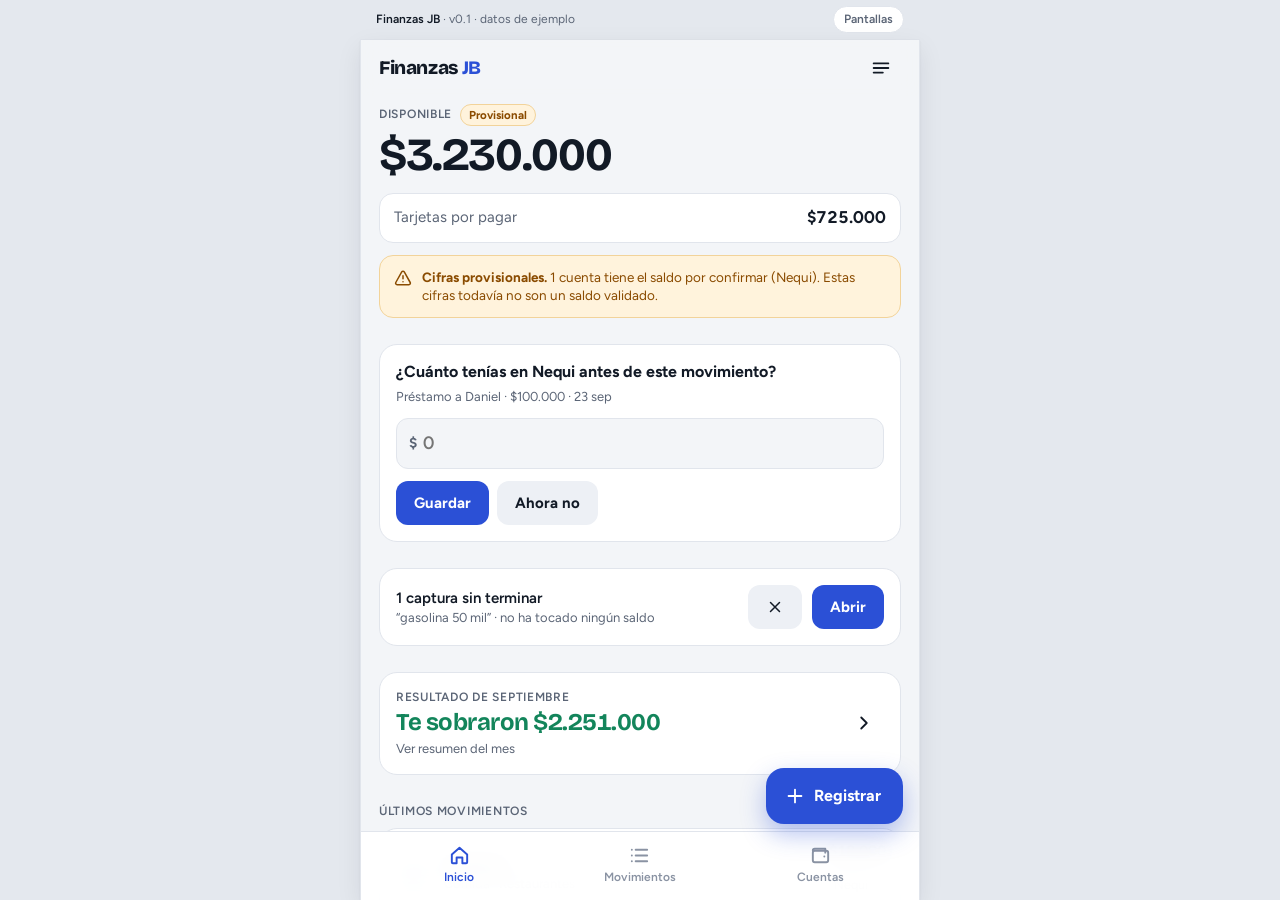
==== index.html @ 56c54c12 "Finanzas JB v0.1: prototipo convertido en PWA desplegable Co-Authored-By: Claude Opus 5.5 (1M contex" ====
<!doctype html>
<html lang="es">
<head>
<meta charset="utf-8">
<meta name="viewport" content="width=device-width,initial-scale=1,viewport-fit=cover">
<title>Finanzas JB</title>
<meta name="description" content="Finanzas personales con registro rápido.">
<meta name="theme-color" content="#F3F5F8" media="(prefers-color-scheme: light)">
<meta name="theme-color" content="#0E1218" media="(prefers-color-scheme: dark)">
<meta name="mobile-web-app-capable" content="yes">
<meta name="apple-mobile-web-app-capable" content="yes">
<meta name="apple-mobile-web-app-title" content="Finanzas JB">
<meta name="apple-mobile-web-app-status-bar-style" content="default">
<link rel="manifest" href="manifest.webmanifest">
<link rel="icon" href="icons/icon.svg" type="image/svg+xml">
<link rel="icon" href="icons/icon-192.png" sizes="192x192" type="image/png">
<link rel="apple-touch-icon" href="icons/apple-touch-icon.png">
<link rel="preconnect" href="https://fonts.googleapis.com">
<link rel="preconnect" href="https://fonts.gstatic.com" crossorigin>
<link rel="stylesheet" href="https://fonts.googleapis.com/css2?family=Bricolage+Grotesque:opsz,wght@12..96,500..800&family=Figtree:wght@400;500;600;700&display=swap">
<link rel="stylesheet" href="css/app.css">
</head>
<body>
<div class="stage">
  <div class="proto"><span><b>Finanzas JB</b> · v0.1 · datos de ejemplo</span><button id="mapBtn" type="button" data-a="map">Pantallas</button></div>
  <div class="device" id="device">
    <div id="host"></div>
    <button class="fab" id="fab" type="button" data-a="sheet" data-m="kbd"></button>
    <nav class="tabbar" id="tabbar"></nav>
    <div id="layer"></div>
    <div id="toastHost"></div>
  </div>
</div>
<script src="js/datos-ejemplo.js"></script>
<script src="js/store.js"></script>
<script src="js/app.js"></script>
<script>
if('serviceWorker' in navigator){
  window.addEventListener('load', ()=>{ navigator.serviceWorker.register('sw.js').catch(()=>{}); });
}
</script>
</body>
</html>
---- css/app.css ----
:root{
  --desk:#E4E8EE;
  --bg:#F3F5F8;
  --surface:#FFFFFF;
  --surface-2:#EDF0F5;
  --ink:#121A26;
  --muted:#5B6576;
  --faint:#8A93A3;
  --line:#E1E5EC;
  --accent:#2B50D6;
  --accent-ink:#FFFFFF;
  --accent-soft:#E6ECFF;
  --pos:#13855B;
  --neg:#B42318;
  --warn:#8A4B00;
  --warn-bg:#FFF3DC;
  --warn-line:#F2D39A;
  --scrim:rgba(18,26,38,.38);
  --shadow:0 1px 2px rgba(18,26,38,.06),0 8px 24px rgba(18,26,38,.08);
  --display:"Bricolage Grotesque","Figtree",system-ui,sans-serif;
  --body:"Figtree",system-ui,-apple-system,"Segoe UI",Roboto,sans-serif;
}
@media (prefers-color-scheme: dark){
  :root:not([data-theme="light"]){
    color-scheme:dark;
    --desk:#080B10;--bg:#0E1218;--surface:#171C24;--surface-2:#1F2530;--ink:#EEF1F6;--muted:#9AA3B2;--faint:#6E7788;--line:#262D38;
    --accent:#7E9BFF;--accent-ink:#0B1020;--accent-soft:#1D2750;--pos:#4CC38A;--neg:#FF7A6E;--warn:#F0B254;--warn-bg:#2B2110;--warn-line:#5A4318;
    --scrim:rgba(0,0,0,.55);--shadow:0 1px 2px rgba(0,0,0,.4),0 8px 24px rgba(0,0,0,.35);
  }
}
:root[data-theme="dark"]{
  color-scheme:dark;
  --desk:#080B10;--bg:#0E1218;--surface:#171C24;--surface-2:#1F2530;--ink:#EEF1F6;--muted:#9AA3B2;--faint:#6E7788;--line:#262D38;
  --accent:#7E9BFF;--accent-ink:#0B1020;--accent-soft:#1D2750;--pos:#4CC38A;--neg:#FF7A6E;--warn:#F0B254;--warn-bg:#2B2110;--warn-line:#5A4318;
  --scrim:rgba(0,0,0,.55);--shadow:0 1px 2px rgba(0,0,0,.4),0 8px 24px rgba(0,0,0,.35);
}
*{box-sizing:border-box}
html,body{height:100%}
body{background:var(--desk);color:var(--ink);font-family:var(--body);font-size:15px;line-height:1.4;-webkit-tap-highlight-color:transparent}
button{font:inherit;color:inherit;background:none;border:0;padding:0;cursor:pointer}
input,select,textarea{font:inherit;color:inherit}
:focus-visible{outline:2px solid var(--accent);outline-offset:2px;border-radius:8px}
.num{font-variant-numeric:tabular-nums}

/* Contenedor de la app: ocupa toda la pantalla en el celular y queda centrado en pantallas grandes */
html,body{margin:0;overscroll-behavior:none}
body{background:var(--bg)}
.stage{height:100vh;height:100dvh;display:flex;flex-direction:column;align-items:center;padding-top:env(safe-area-inset-top,0px);background:var(--bg)}
.proto{width:100%;max-width:560px;display:flex;align-items:center;justify-content:space-between;gap:8px;padding:6px 16px;font-size:12px;color:var(--muted);background:var(--bg);border-bottom:1px solid var(--line)}
.proto b{color:var(--ink);font-weight:600}
.proto button{padding:4px 10px;border-radius:999px;border:1px solid var(--line);background:var(--surface);font-size:12px;font-weight:600}
.device{position:relative;width:100%;max-width:560px;flex:1;min-height:0;overflow:hidden;background:var(--bg)}
@media (min-width:600px){
  body,.stage{background:var(--desk)}
  .proto{background:transparent}
  .device{border-left:1px solid var(--line);border-right:1px solid var(--line);box-shadow:var(--shadow)}
}

.screen{position:absolute;inset:0;overflow-y:auto;overscroll-behavior:contain;padding:0 18px 120px}
.screen.no-tabs{padding-bottom:40px}
.topbar{position:sticky;top:0;z-index:5;display:flex;align-items:center;gap:10px;min-height:56px;margin:0 -18px;padding:8px 12px;background:color-mix(in srgb,var(--bg) 88%,transparent);backdrop-filter:blur(10px);-webkit-backdrop-filter:blur(10px)}
.topbar h1{font-family:var(--display);font-size:20px;font-weight:700;margin:0;flex:1;letter-spacing:-.01em}
.topbar.plain{padding-inline:18px}
.iconbtn{width:40px;height:40px;border-radius:12px;display:grid;place-items:center;flex:none}
.iconbtn:hover{background:var(--surface-2)}
.iconbtn svg{width:22px;height:22px}
.wordmark{font-family:var(--display);font-weight:800;font-size:19px;letter-spacing:-.02em;flex:1}
.wordmark span{color:var(--accent)}

.label{font-size:12px;font-weight:600;letter-spacing:.06em;text-transform:uppercase;color:var(--muted)}
.section{margin-top:26px}
.section-head{display:flex;justify-content:space-between;align-items:baseline;margin-bottom:8px}
.section-head .link{font-size:14px;font-weight:600;color:var(--accent)}
.muted{color:var(--muted)}
.small{font-size:13px}

/* Inicio */
.hero{padding-top:8px}
.hero-tap{display:block;text-align:left;width:100%}
.big{font-family:var(--display);font-weight:700;font-size:46px;line-height:1.02;letter-spacing:-.03em;margin:6px 0 2px}
.big small{font-size:.5em;font-weight:600;vertical-align:.55em;margin-right:2px;color:var(--muted)}
.debt-row{display:flex;justify-content:space-between;align-items:center;margin-top:12px;padding:12px 14px;border-radius:14px;background:var(--surface);border:1px solid var(--line)}
.debt-row .v{font-weight:700;font-size:17px}
.warn{display:flex;gap:10px;align-items:flex-start;margin-top:12px;padding:12px 14px;border-radius:14px;background:var(--warn-bg);border:1px solid var(--warn-line);color:var(--warn);font-size:13.5px}
.warn svg{flex:none;width:18px;height:18px;margin-top:1px}
.warn b{font-weight:700}
.chip-prov{display:inline-flex;align-items:center;gap:4px;padding:2px 8px;border-radius:999px;background:var(--warn-bg);color:var(--warn);font-size:11.5px;font-weight:700;border:1px solid var(--warn-line);white-space:nowrap}
.card{background:var(--surface);border:1px solid var(--line);border-radius:18px;padding:16px}
.ask h3{margin:0 0 4px;font-size:16px;font-weight:700}
.ask .ctx{font-size:13px;color:var(--muted);margin-bottom:12px}
.amount-input{display:flex;align-items:center;gap:6px;border:1.5px solid var(--line);border-radius:12px;padding:0 12px;background:var(--bg)}
.amount-input span{font-weight:700;color:var(--muted)}
.amount-input input{border:0;background:transparent;padding:12px 0;width:100%;font-size:18px;font-weight:600;outline:none;font-variant-numeric:tabular-nums}
.amount-input:focus-within{border-color:var(--accent)}
.row-btns{display:flex;gap:8px;margin-top:12px;flex-wrap:wrap}
.btn{display:inline-flex;align-items:center;justify-content:center;gap:6px;min-height:44px;padding:0 18px;border-radius:12px;font-weight:700;font-size:15px}
.btn.primary{background:var(--accent);color:var(--accent-ink)}
.btn.quiet{background:var(--surface-2)}
.btn.danger{background:color-mix(in srgb,var(--neg) 14%,transparent);color:var(--neg)}
.btn.block{width:100%}
.btn svg{width:18px;height:18px}
.result-tap{display:flex;align-items:center;justify-content:space-between;width:100%;text-align:left}
.result-tap .v{font-family:var(--display);font-size:24px;font-weight:700;letter-spacing:-.02em}
.pos{color:var(--pos)}.neg{color:var(--neg)}
.pend{display:flex;align-items:center;gap:10px}
.pend .q{flex:1;min-width:0}
.pend .q div:first-child{font-weight:600}

/* Listas de movimientos */
.list{background:var(--surface);border:1px solid var(--line);border-radius:18px;overflow:hidden}
.mv{display:flex;align-items:center;gap:12px;width:100%;padding:12px 14px;text-align:left;border-top:1px solid var(--line)}
.mv:first-child{border-top:0}
.mv:hover{background:var(--surface-2)}
.mv .ic{width:38px;height:38px;border-radius:12px;display:grid;place-items:center;flex:none;background:var(--surface-2);color:var(--muted)}
.mv .ic svg{width:19px;height:19px}
.mv .ic.in{color:var(--pos);background:color-mix(in srgb,var(--pos) 12%,transparent)}
.mv .ic.tr{color:var(--accent);background:var(--accent-soft)}
.mv .t{flex:1;min-width:0}
.mv .t .d{font-weight:600;white-space:nowrap;overflow:hidden;text-overflow:ellipsis}
.mv .t .s{font-size:13px;color:var(--muted);white-space:nowrap;overflow:hidden;text-overflow:ellipsis}
.mv .a{text-align:right;flex:none}
.mv .a .m{font-weight:700;font-variant-numeric:tabular-nums}
.mv .a .acc{font-size:12.5px;color:var(--muted)}
.badges{display:flex;gap:4px;margin-top:3px;flex-wrap:wrap}
.badge{font-size:11px;font-weight:700;padding:1px 7px;border-radius:999px;background:var(--surface-2);color:var(--muted);white-space:nowrap}
.badge.unc{background:var(--warn-bg);color:var(--warn)}
.badge.ref{background:color-mix(in srgb,var(--pos) 13%,transparent);color:var(--pos)}
.badge.adj{background:var(--accent-soft);color:var(--accent)}
.day{margin:20px 2px 8px;display:flex;justify-content:space-between;font-size:13px;font-weight:700;color:var(--muted)}
.day:first-of-type{margin-top:8px}

.monthsel{display:flex;align-items:center;justify-content:space-between;background:var(--surface);border:1px solid var(--line);border-radius:14px;padding:4px}
.monthsel b{font-family:var(--display);font-size:17px;font-weight:700}
.monthsel .iconbtn:disabled{opacity:.3;cursor:default}
.filters{display:flex;gap:8px;margin-top:10px;overflow-x:auto;padding-bottom:2px}
.fsel{appearance:none;-webkit-appearance:none;border:1px solid var(--line);background:var(--surface);border-radius:999px;padding:7px 28px 7px 12px;font-size:13px;font-weight:600;background-image:linear-gradient(45deg,transparent 50%,var(--muted) 50%),linear-gradient(135deg,var(--muted) 50%,transparent 50%);background-position:calc(100% - 15px) 52%,calc(100% - 10px) 52%;background-size:5px 5px;background-repeat:no-repeat}
.fsel.on{border-color:var(--accent);color:var(--accent);background-color:var(--accent-soft)}
.fchip{display:inline-flex;align-items:center;gap:6px;padding:7px 10px 7px 12px;border-radius:999px;background:var(--accent-soft);color:var(--accent);font-size:13px;font-weight:700;white-space:nowrap}
.fchip svg{width:14px;height:14px}
.empty{padding:40px 16px;text-align:center;color:var(--muted)}
.empty b{display:block;color:var(--ink);font-size:16px;margin-bottom:4px}

/* Tab bar y registrar */
.tabbar{position:absolute;left:0;right:0;bottom:0;z-index:20;display:grid;grid-template-columns:repeat(3,1fr);background:color-mix(in srgb,var(--surface) 94%,transparent);backdrop-filter:blur(12px);-webkit-backdrop-filter:blur(12px);border-top:1px solid var(--line);padding:6px 8px calc(8px + env(safe-area-inset-bottom,0px))}
.tab{display:flex;flex-direction:column;align-items:center;gap:2px;padding:6px 0;font-size:12px;font-weight:600;color:var(--faint);border-radius:12px}
.tab svg{width:23px;height:23px}
.tab.on{color:var(--accent)}
.fab{position:absolute;right:16px;bottom:calc(76px + env(safe-area-inset-bottom,0px));z-index:21;display:flex;align-items:center;gap:8px;height:56px;padding:0 22px 0 18px;border-radius:18px;background:var(--accent);color:var(--accent-ink);font-weight:700;font-size:16px;box-shadow:0 10px 24px color-mix(in srgb,var(--accent) 35%,transparent)}
.fab svg{width:22px;height:22px}

/* Hoja */
.layer{position:absolute;inset:0;z-index:40;display:flex;flex-direction:column;justify-content:flex-end}
.scrim{position:absolute;inset:0;background:var(--scrim);backdrop-filter:blur(3px);-webkit-backdrop-filter:blur(3px);animation:fade .2s ease}
.sheet{position:relative;background:var(--surface);border-radius:26px 26px 0 0;max-height:92%;overflow-y:auto;padding:8px 18px calc(20px + env(safe-area-inset-bottom,0px));animation:up .26s cubic-bezier(.2,.8,.2,1);box-shadow:0 -10px 40px rgba(0,0,0,.15)}
@keyframes up{from{transform:translateY(40%);opacity:.4}to{transform:none;opacity:1}}
@keyframes fade{from{opacity:0}}
@media (prefers-reduced-motion:reduce){.sheet,.scrim{animation:none}.wave i{animation:none!important}}
.grab{width:40px;height:5px;border-radius:9px;background:var(--line);margin:0 auto 6px}
.sheet-head{display:flex;align-items:center;justify-content:space-between;margin-bottom:8px}
.sheet-head .label{margin:0}
.phrase{display:flex;align-items:flex-start;gap:8px;padding:12px 14px;border-radius:14px;background:var(--surface-2);font-size:15px}
.phrase svg{width:18px;height:18px;flex:none;margin-top:2px;color:var(--muted)}
.phrase q{quotes:"“" "”"}
.kind{display:inline-flex;align-items:center;gap:6px;margin-top:16px;padding:4px 10px;border-radius:999px;font-size:12px;font-weight:800;letter-spacing:.06em}
.kind.g{background:var(--surface-2);color:var(--ink)}
.kind.i{background:color-mix(in srgb,var(--pos) 13%,transparent);color:var(--pos)}
.kind.t{background:var(--accent-soft);color:var(--accent)}
.kind.a{background:var(--warn-bg);color:var(--warn)}
.sheet .amt{display:block;text-align:left;font-family:var(--display);font-size:50px;font-weight:700;letter-spacing:-.03em;line-height:1.05;margin:6px 0 10px}
.fields{display:grid;grid-template-columns:1fr 1fr;gap:8px}
.field{display:block;text-align:left;padding:10px 12px;border-radius:12px;border:1px solid var(--line);min-width:0}
.field:hover{border-color:var(--faint)}
.field.wide{grid-column:1/-1}
.field .k{font-size:12px;color:var(--muted);font-weight:600;display:flex;align-items:center;gap:6px}
.field .v{font-weight:700;margin-top:2px;overflow:hidden;text-overflow:ellipsis}
.dot{width:7px;height:7px;border-radius:50%;background:var(--warn);display:inline-block}
.conseq{margin-top:12px;padding:12px 14px;border-radius:14px;border:1px dashed var(--line);font-size:14px;display:grid;gap:6px}
.conseq .l{display:flex;gap:8px;align-items:flex-start}
.conseq svg{width:17px;height:17px;flex:none;margin-top:1px;color:var(--muted)}
.question{margin-top:14px;padding:14px;border-radius:14px;background:var(--accent-soft)}
.question p{margin:0 0 10px;font-weight:700}
.opts{display:flex;flex-wrap:wrap;gap:8px}
.opt{padding:9px 14px;border-radius:999px;border:1.5px solid var(--line);background:var(--surface);font-weight:600;font-size:14px}
.opt.on{border-color:var(--accent);color:var(--accent);background:var(--accent-soft)}
.picker{margin-top:12px;padding:12px;border-radius:14px;background:var(--surface-2)}
.picker .label{display:block;margin-bottom:8px}
.sheet-actions{display:grid;grid-template-columns:1fr 2fr;gap:10px;margin-top:16px}
.done{text-align:center;padding:18px 0 6px}
.done .ok{width:64px;height:64px;border-radius:50%;margin:0 auto 12px;display:grid;place-items:center;background:color-mix(in srgb,var(--pos) 15%,transparent);color:var(--pos)}
.done .ok svg{width:32px;height:32px}
.done h3{font-family:var(--display);font-size:24px;margin:0 0 4px}
.timer{height:4px;border-radius:9px;background:var(--surface-2);overflow:hidden;margin:16px 0 4px}
.timer i{display:block;height:100%;background:var(--accent);animation:shrink 3s linear forwards}
@keyframes shrink{from{width:100%}to{width:0}}
.wave{display:flex;gap:5px;align-items:center;justify-content:center;height:70px;margin:10px 0}
.wave i{width:6px;border-radius:9px;background:var(--accent);animation:w 1s ease-in-out infinite}
.wave i:nth-child(2){animation-delay:.1s}.wave i:nth-child(3){animation-delay:.2s}.wave i:nth-child(4){animation-delay:.3s}.wave i:nth-child(5){animation-delay:.4s}
@keyframes w{0%,100%{height:14px}50%{height:54px}}
textarea.ta{width:100%;min-height:84px;resize:none;border:1.5px solid var(--line);border-radius:14px;padding:12px 14px;background:var(--bg);font-size:17px;outline:none}
textarea.ta:focus{border-color:var(--accent)}
.note{font-size:12.5px;color:var(--muted);margin-top:8px}

/* Detalles */
.detail-hero{padding:6px 0 4px}
.detail-hero .big{font-size:40px}
.kv{background:var(--surface);border:1px solid var(--line);border-radius:18px}
.kv .r{display:flex;justify-content:space-between;gap:12px;padding:12px 14px;border-top:1px solid var(--line)}
.kv .r:first-child{border-top:0}
.kv .r .k{color:var(--muted)}
.kv .r .v{font-weight:600;text-align:right}
.kv .r.tot{font-weight:700}
.kv .r.tot .k{color:var(--ink)}
.effect{margin-top:14px;padding:14px;border-radius:14px;background:var(--accent-soft);color:var(--ink);font-size:14.5px;display:flex;gap:10px}
.effect svg{width:18px;height:18px;flex:none;color:var(--accent);margin-top:1px}
.linkrow{display:flex;align-items:center;gap:10px;width:100%;padding:12px 14px;border-radius:14px;border:1px solid var(--line);background:var(--surface);text-align:left;margin-top:10px}
.linkrow .t{flex:1}
.linkrow .t div:last-child{font-size:13px;color:var(--muted)}
.linkrow svg{width:18px;height:18px;color:var(--muted);flex:none}
.actions{display:grid;gap:8px;margin-top:22px}
.actbtn{display:flex;align-items:center;gap:12px;width:100%;padding:14px;border-radius:14px;background:var(--surface);border:1px solid var(--line);font-weight:600;text-align:left}
.actbtn svg{width:20px;height:20px;color:var(--muted);flex:none}
.actbtn.danger{color:var(--neg)}.actbtn.danger svg{color:var(--neg)}
.actbtn .sub{display:block;font-weight:500;font-size:13px;color:var(--muted)}
.confirm{margin-top:8px;padding:14px;border-radius:14px;border:1.5px solid var(--neg);background:var(--surface)}
.confirm p{margin:0 0 4px;font-weight:700}

/* Cuentas */
.patri{display:flex;justify-content:space-between;align-items:center;padding:10px 2px 2px;color:var(--muted);font-size:14px}
.patri b{color:var(--ink);font-size:15px}
.grp{margin-top:22px}
.grp-head{display:flex;flex-direction:column;gap:2px;margin:0 2px 8px}
.grp-head .label{color:var(--ink)}
.grp-head .sub{font-size:13px;color:var(--muted);font-weight:600}
.acc{display:flex;align-items:center;gap:12px;width:100%;padding:13px 14px;border-top:1px solid var(--line);text-align:left}
.acc:first-child{border-top:0}
.acc:hover{background:var(--surface-2)}
.acc .n{flex:1;min-width:0}
.acc .n div:first-child{font-weight:600}
.acc .w{font-size:12.5px;color:var(--muted)}
.acc .m{font-weight:700;font-variant-numeric:tabular-nums;text-align:right}
.acc .av{width:36px;height:36px;border-radius:50%;display:grid;place-items:center;background:var(--surface-2);font-weight:700;font-size:14px;color:var(--muted);flex:none}
.newacc{display:flex;align-items:center;justify-content:center;gap:8px;width:100%;margin-top:22px;padding:14px;border-radius:14px;border:1.5px dashed var(--line);font-weight:700;color:var(--accent)}
.newacc svg{width:18px;height:18px}

/* Formularios */
.fgroup{margin-top:18px}
.fgroup > .label{display:block;margin-bottom:8px}
.tinput{width:100%;border:1.5px solid var(--line);border-radius:12px;padding:12px 14px;background:var(--surface);font-size:17px;outline:none}
.tinput:focus{border-color:var(--accent)}
.hint{font-size:12.5px;color:var(--muted);margin-top:6px}
.seg{display:grid;grid-template-columns:1fr 1fr;gap:8px}
.seg .opt{border-radius:12px;text-align:left;padding:10px 12px}
.seg .opt small{display:block;font-weight:500;color:var(--muted);font-size:12px}
.nosabe{display:flex;align-items:center;gap:8px;margin-top:10px;font-weight:600;font-size:14px}
.nosabe input{width:18px;height:18px;accent-color:var(--accent)}

/* Primer uso */
.pu{padding-top:24px}
.steps{display:flex;gap:6px;margin-bottom:22px}
.steps i{flex:1;height:4px;border-radius:9px;background:var(--line)}
.steps i.on{background:var(--accent)}
.pu h2{font-family:var(--display);font-size:30px;line-height:1.1;letter-spacing:-.02em;margin:0 0 6px;text-wrap:balance}
.pu p.lead{color:var(--muted);margin:0 0 18px}
.pick{display:flex;align-items:center;gap:12px;width:100%;padding:13px 14px;border-radius:14px;border:1.5px solid var(--line);background:var(--surface);text-align:left;margin-bottom:8px}
.pick.on{border-color:var(--accent);background:var(--accent-soft)}
.pick .n{flex:1}
.pick .n div:last-child{font-size:12.5px;color:var(--muted)}
.check{width:22px;height:22px;border-radius:7px;border:1.5px solid var(--line);display:grid;place-items:center;flex:none;background:var(--surface)}
.pick.on .check{background:var(--accent);border-color:var(--accent);color:var(--accent-ink)}
.check svg{width:14px;height:14px}
.pu-amt{margin-bottom:14px}
.pu-amt .top{display:flex;justify-content:space-between;align-items:baseline;margin-bottom:6px}
.pu-foot{position:sticky;bottom:0;margin:24px -18px 0;padding:12px 18px calc(12px + env(safe-area-inset-bottom,0px));background:linear-gradient(to top,var(--bg) 70%,transparent);display:grid;gap:8px}

/* Widget / pantalla del teléfono */
.home{position:absolute;inset:0;background:
  radial-gradient(120% 70% at 10% 0%,#3D5A73 0%,transparent 60%),
  radial-gradient(90% 60% at 100% 100%,#6B4F3A 0%,transparent 60%),
  linear-gradient(160deg,#1C2733,#2A2F36 60%,#1B1F25);color:#F4F6FA;padding:18px 18px 30px;display:flex;flex-direction:column}
.home .clock{font-family:var(--display);font-size:64px;font-weight:600;letter-spacing:-.03em;margin-top:28px;line-height:1}
.home .date{opacity:.8;margin-top:4px}
.wdg{margin-top:34px;padding:14px;border-radius:26px;background:rgba(255,255,255,.14);backdrop-filter:blur(18px);-webkit-backdrop-filter:blur(18px);border:1px solid rgba(255,255,255,.18)}
.wdg-row{display:grid;grid-template-columns:1fr auto;gap:10px}
.wdg-rec{display:flex;align-items:center;justify-content:center;gap:10px;height:62px;border-radius:18px;background:#F4F6FA;color:#121A26;font-weight:800;font-size:18px}
.wdg-rec svg{width:24px;height:24px;color:#2B50D6}
.wdg-kbd{width:62px;height:62px;border-radius:18px;background:rgba(255,255,255,.2);display:grid;place-items:center;color:#fff}
.wdg-kbd svg{width:24px;height:24px}
.wdg-pend{display:flex;align-items:center;gap:8px;margin-top:10px;padding:8px 12px;border-radius:12px;background:rgba(255,196,90,.2);color:#FFE3AE;font-size:13.5px;font-weight:600;width:100%;text-align:left}
.wdg-pend svg{width:16px;height:16px}
.wdg-name{font-size:12px;opacity:.75;margin-top:8px;text-align:center}
.apps{margin-top:auto;display:grid;grid-template-columns:repeat(4,1fr);gap:18px 10px;text-align:center;font-size:11.5px}
.app i{display:block;width:54px;height:54px;border-radius:17px;margin:0 auto 6px;background:rgba(255,255,255,.16)}
.app.fjb i{background:#2B50D6;display:grid;place-items:center;font-family:var(--display);font-weight:800;font-size:19px;font-style:normal;color:#fff}
.dock-note{font-size:12px;opacity:.7;text-align:center;margin-top:18px}

/* Resumen */
.res-hero{text-align:left;padding:16px;border-radius:20px;background:var(--surface);border:1px solid var(--line);margin-top:12px}
.res-hero .big{font-size:40px}
.two{display:grid;grid-template-columns:1fr 1fr;gap:10px;margin-top:14px}
.two div{padding:10px 12px;border-radius:12px;background:var(--surface-2)}
.two .v{font-weight:700;font-size:17px;margin-top:2px;font-variant-numeric:tabular-nums}
.cat{display:block;width:100%;text-align:left;padding:12px 14px;border-top:1px solid var(--line)}
.cat:first-child{border-top:0}
.cat:hover{background:var(--surface-2)}
.cat .top{display:flex;justify-content:space-between;gap:10px;font-weight:600}
.cat .top .m{font-variant-numeric:tabular-nums}
.bar{height:6px;border-radius:9px;background:var(--surface-2);margin-top:8px;overflow:hidden}
.bar i{display:block;height:100%;border-radius:9px;background:var(--accent)}
.subs{margin-top:6px;display:grid;gap:2px;font-size:13px;color:var(--muted)}
.subs div{display:flex;justify-content:space-between}
.cat .note{margin-top:4px}
.notcount{margin-top:22px;padding:16px;border-radius:18px;background:var(--surface-2)}
.notcount h3{margin:0 0 6px;font-size:15px}
.notcount p{margin:0 0 10px;color:var(--muted);font-size:14px}
.notcount .r{display:flex;justify-content:space-between;font-size:14px;padding:4px 0}

/* Menú */
.menu-sec{margin-top:22px}
.menu-sec h2{font-size:17px;margin:0 0 4px}
.menu-sec p{margin:0 0 10px;color:var(--muted);font-size:13.5px}
.radio{display:flex;align-items:center;gap:12px;width:100%;padding:13px 14px;border-top:1px solid var(--line);text-align:left}
.radio:first-child{border-top:0}
.radio .dotr{width:20px;height:20px;border-radius:50%;border:2px solid var(--line);flex:none}
.radio.on .dotr{border:6px solid var(--accent)}
.radio .n{flex:1;font-weight:600}
.catlist .c{padding:12px 14px;border-top:1px solid var(--line)}
.catlist .c:first-child{border-top:0}
.catlist .c div:first-child{font-weight:600}
.catlist .c div:last-child{font-size:13px;color:var(--muted)}

.toast{position:absolute;left:50%;bottom:150px;transform:translateX(-50%);z-index:60;background:var(--ink);color:var(--bg);padding:10px 16px;border-radius:12px;font-size:14px;font-weight:600;box-shadow:var(--shadow);max-width:88%;text-align:center;animation:fade .2s ease}

.mapbox{position:absolute;inset:0;z-index:80;background:var(--scrim);display:flex;align-items:flex-end}
.mapbox .sheet{width:100%}
.mapbox ol{margin:6px 0 0;padding:0;list-style:none;display:grid;gap:6px;counter-reset:s}
.mapbox li button{display:flex;gap:12px;align-items:center;width:100%;padding:11px 12px;border-radius:12px;background:var(--surface-2);text-align:left;font-weight:600}
.mapbox li button span{font-variant-numeric:tabular-nums;color:var(--muted);width:20px}
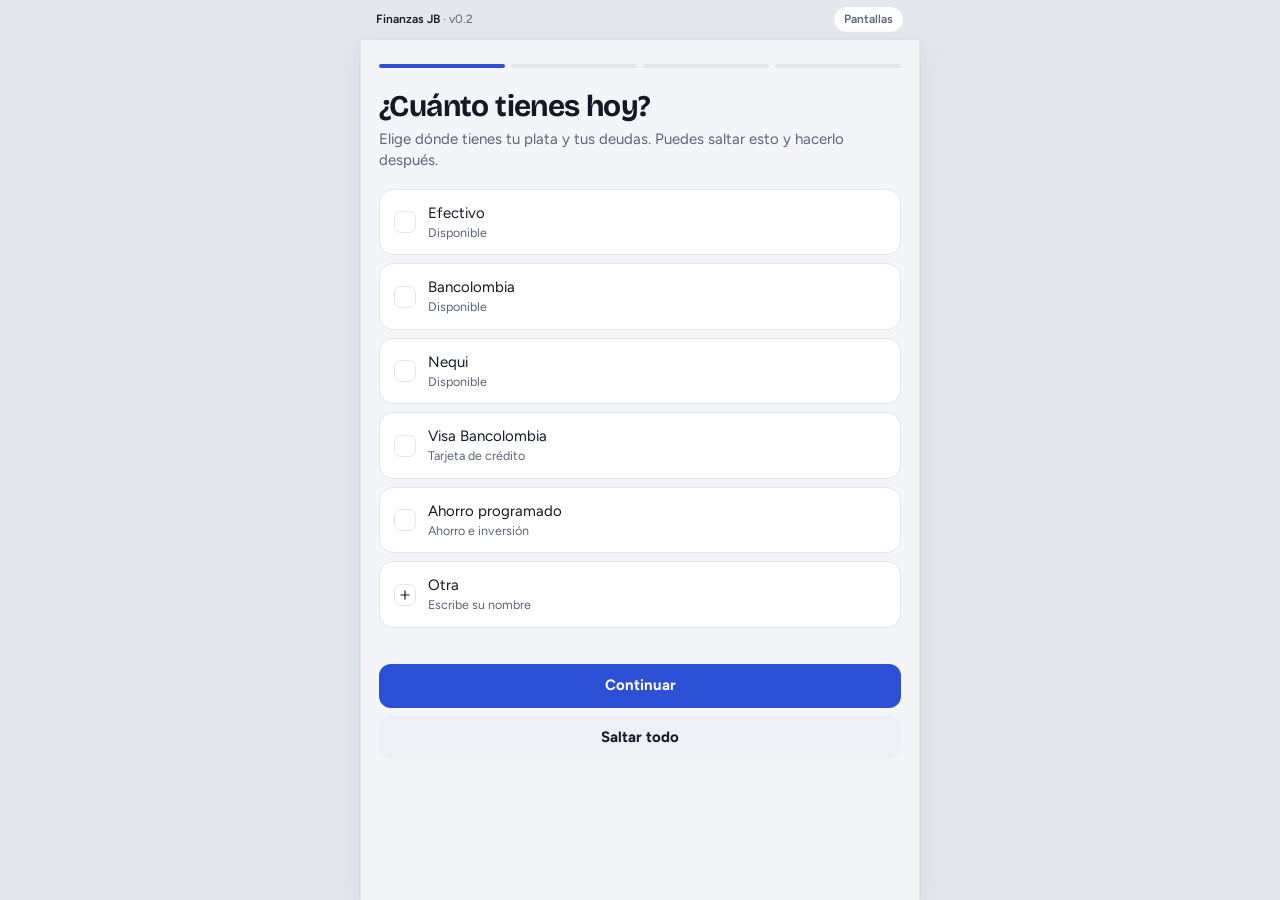
==== commit da385d18: "Instalación nueva sin datos ficticios; datos guardados en el celular - La app ya no carga datos de e" ====
--- a/index.html
+++ b/index.html
@@ -22,7 +22,7 @@
 </head>
 <body>
 <div class="stage">
-  <div class="proto"><span><b>Finanzas JB</b> · v0.1 · datos de ejemplo</span><button id="mapBtn" type="button" data-a="map">Pantallas</button></div>
+  <div class="proto"><span><b>Finanzas JB</b> · v0.2</span><button id="mapBtn" type="button" data-a="map">Pantallas</button></div>
   <div class="device" id="device">
     <div id="host"></div>
     <button class="fab" id="fab" type="button" data-a="sheet" data-m="kbd"></button>
@@ -31,7 +31,6 @@
     <div id="toastHost"></div>
   </div>
 </div>
-<script src="js/datos-ejemplo.js"></script>
 <script src="js/store.js"></script>
 <script src="js/app.js"></script>
 <script>
--- a/css/app.css
+++ b/css/app.css
@@ -35,6 +35,7 @@
   --scrim:rgba(0,0,0,.55);--shadow:0 1px 2px rgba(0,0,0,.4),0 8px 24px rgba(0,0,0,.35);
 }
 *{box-sizing:border-box}
+[hidden]{display:none!important}
 html,body{height:100%}
 body{background:var(--desk);color:var(--ink);font-family:var(--body);font-size:15px;line-height:1.4;-webkit-tap-highlight-color:transparent}
 button{font:inherit;color:inherit;background:none;border:0;padding:0;cursor:pointer}
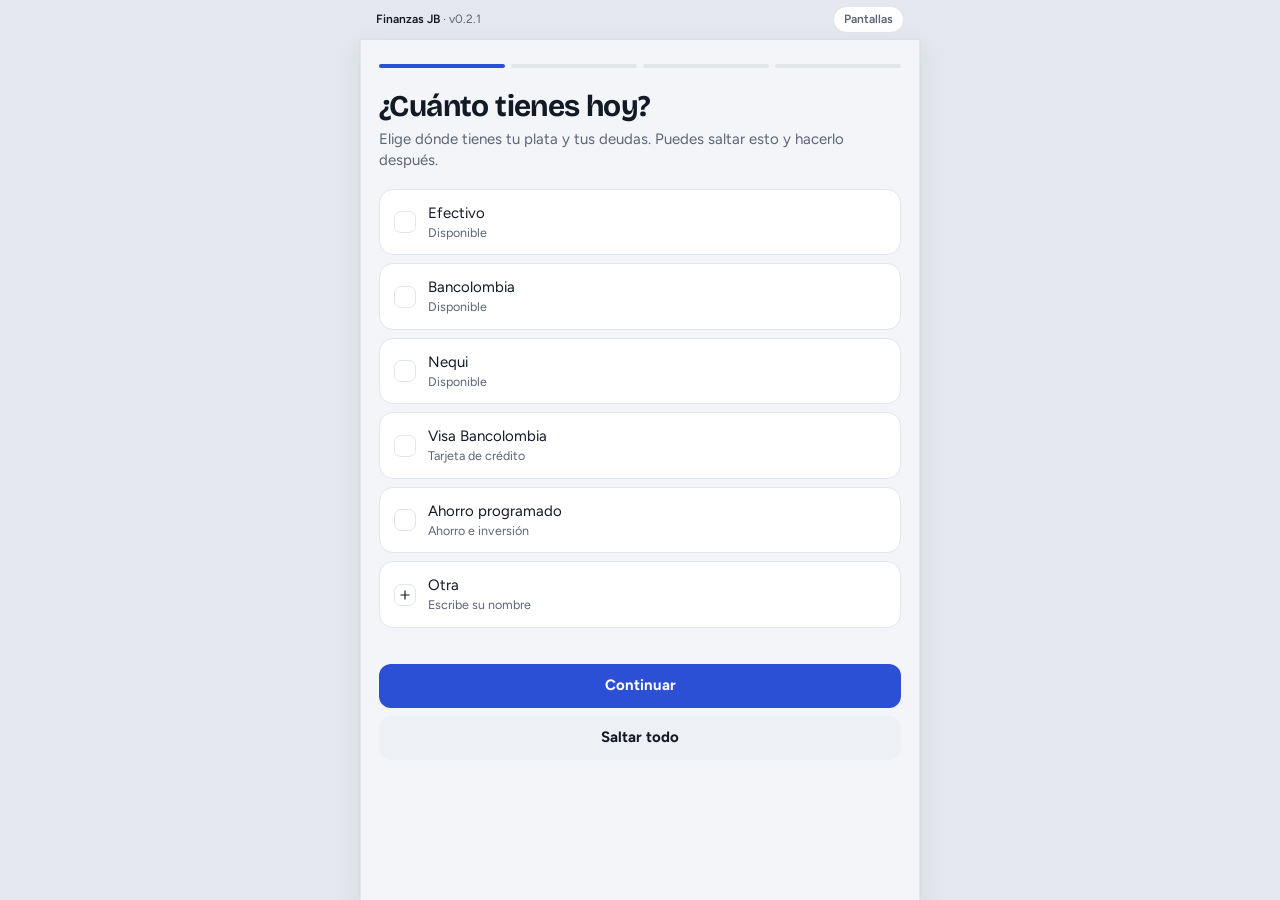
==== commit fd7b5ee5: "Evita mezclar página nueva con código en caché al actualizar Co-Authored-By: Claude Opus 5.5 (1M con" ====
--- a/index.html
+++ b/index.html
@@ -18,11 +18,11 @@
 <link rel="preconnect" href="https://fonts.googleapis.com">
 <link rel="preconnect" href="https://fonts.gstatic.com" crossorigin>
 <link rel="stylesheet" href="https://fonts.googleapis.com/css2?family=Bricolage+Grotesque:opsz,wght@12..96,500..800&family=Figtree:wght@400;500;600;700&display=swap">
-<link rel="stylesheet" href="css/app.css">
+<link rel="stylesheet" href="css/app.css?v=0.2.1">
 </head>
 <body>
 <div class="stage">
-  <div class="proto"><span><b>Finanzas JB</b> · v0.2</span><button id="mapBtn" type="button" data-a="map">Pantallas</button></div>
+  <div class="proto"><span><b>Finanzas JB</b> · v0.2.1</span><button id="mapBtn" type="button" data-a="map">Pantallas</button></div>
   <div class="device" id="device">
     <div id="host"></div>
     <button class="fab" id="fab" type="button" data-a="sheet" data-m="kbd"></button>
@@ -31,8 +31,8 @@
     <div id="toastHost"></div>
   </div>
 </div>
-<script src="js/store.js"></script>
-<script src="js/app.js"></script>
+<script src="js/store.js?v=0.2.1"></script>
+<script src="js/app.js?v=0.2.1"></script>
 <script>
 if('serviceWorker' in navigator){
   window.addEventListener('load', ()=>{ navigator.serviceWorker.register('sw.js').catch(()=>{}); });
